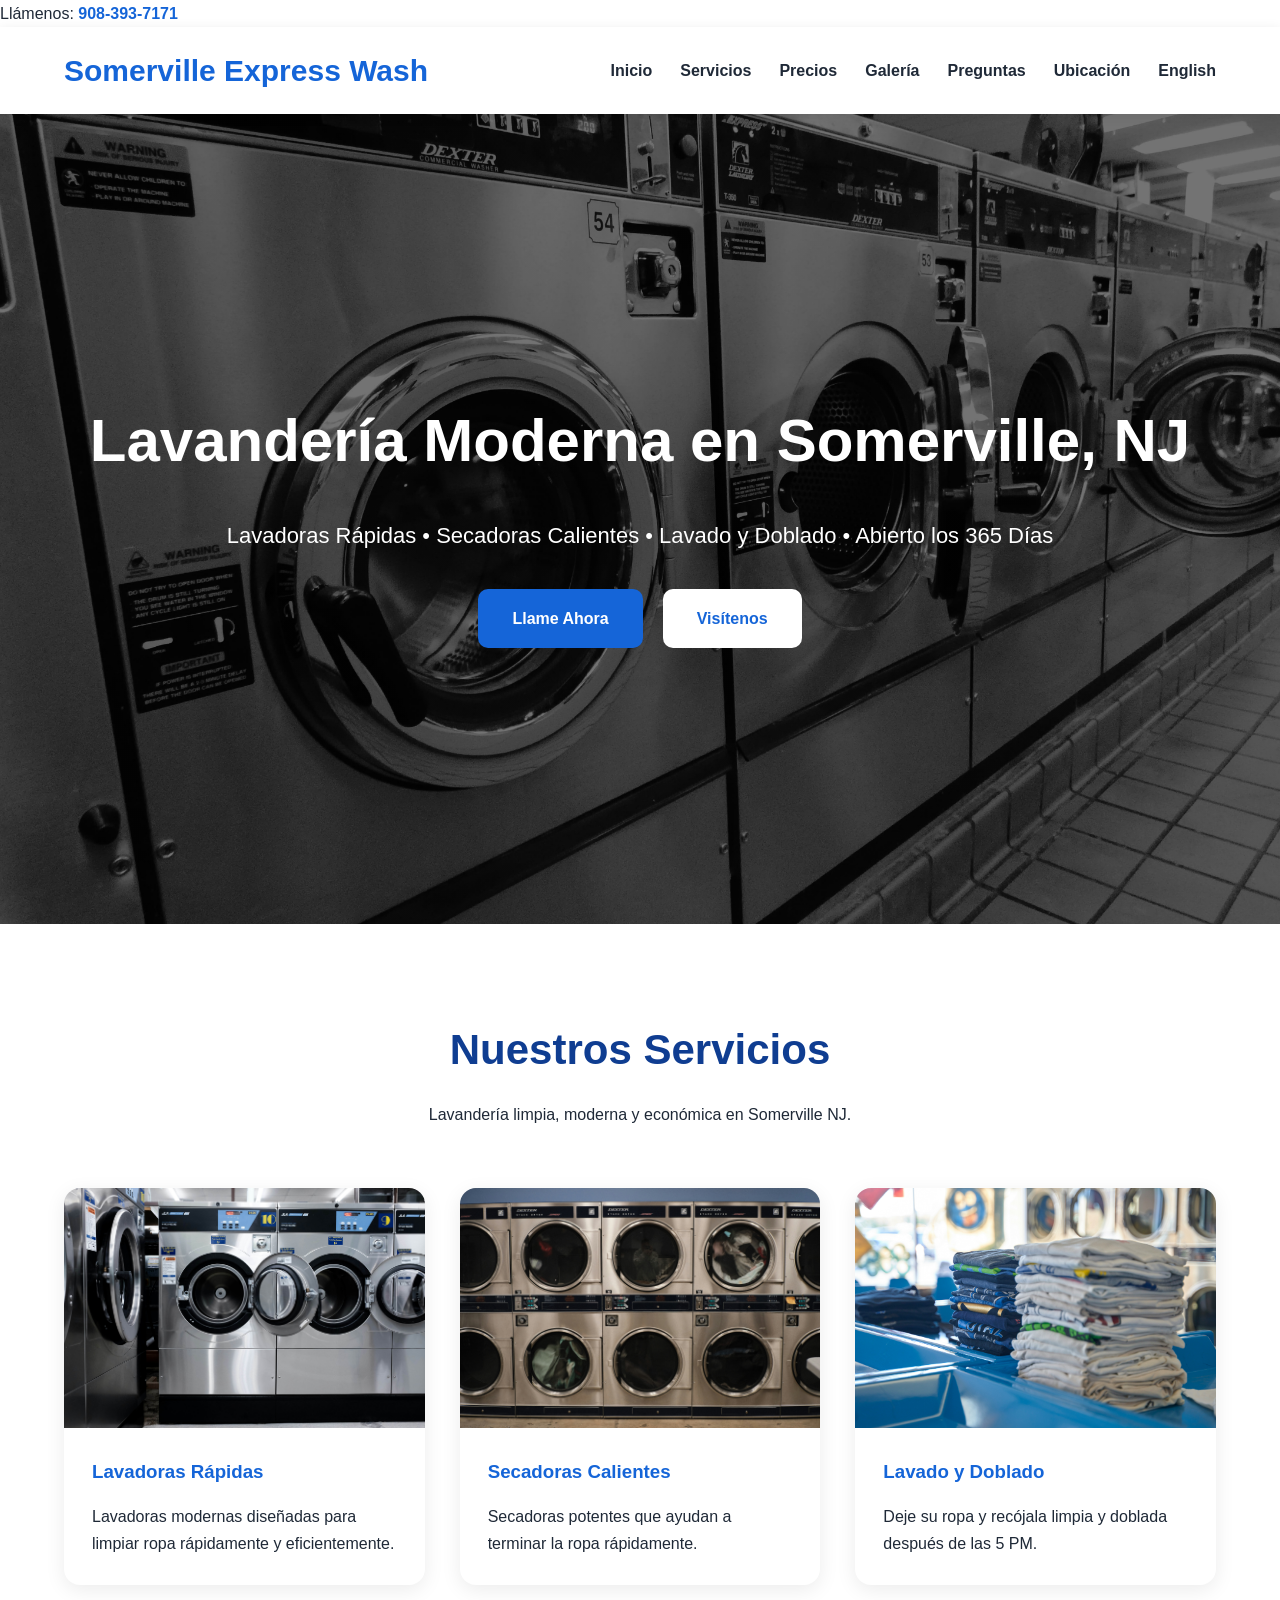
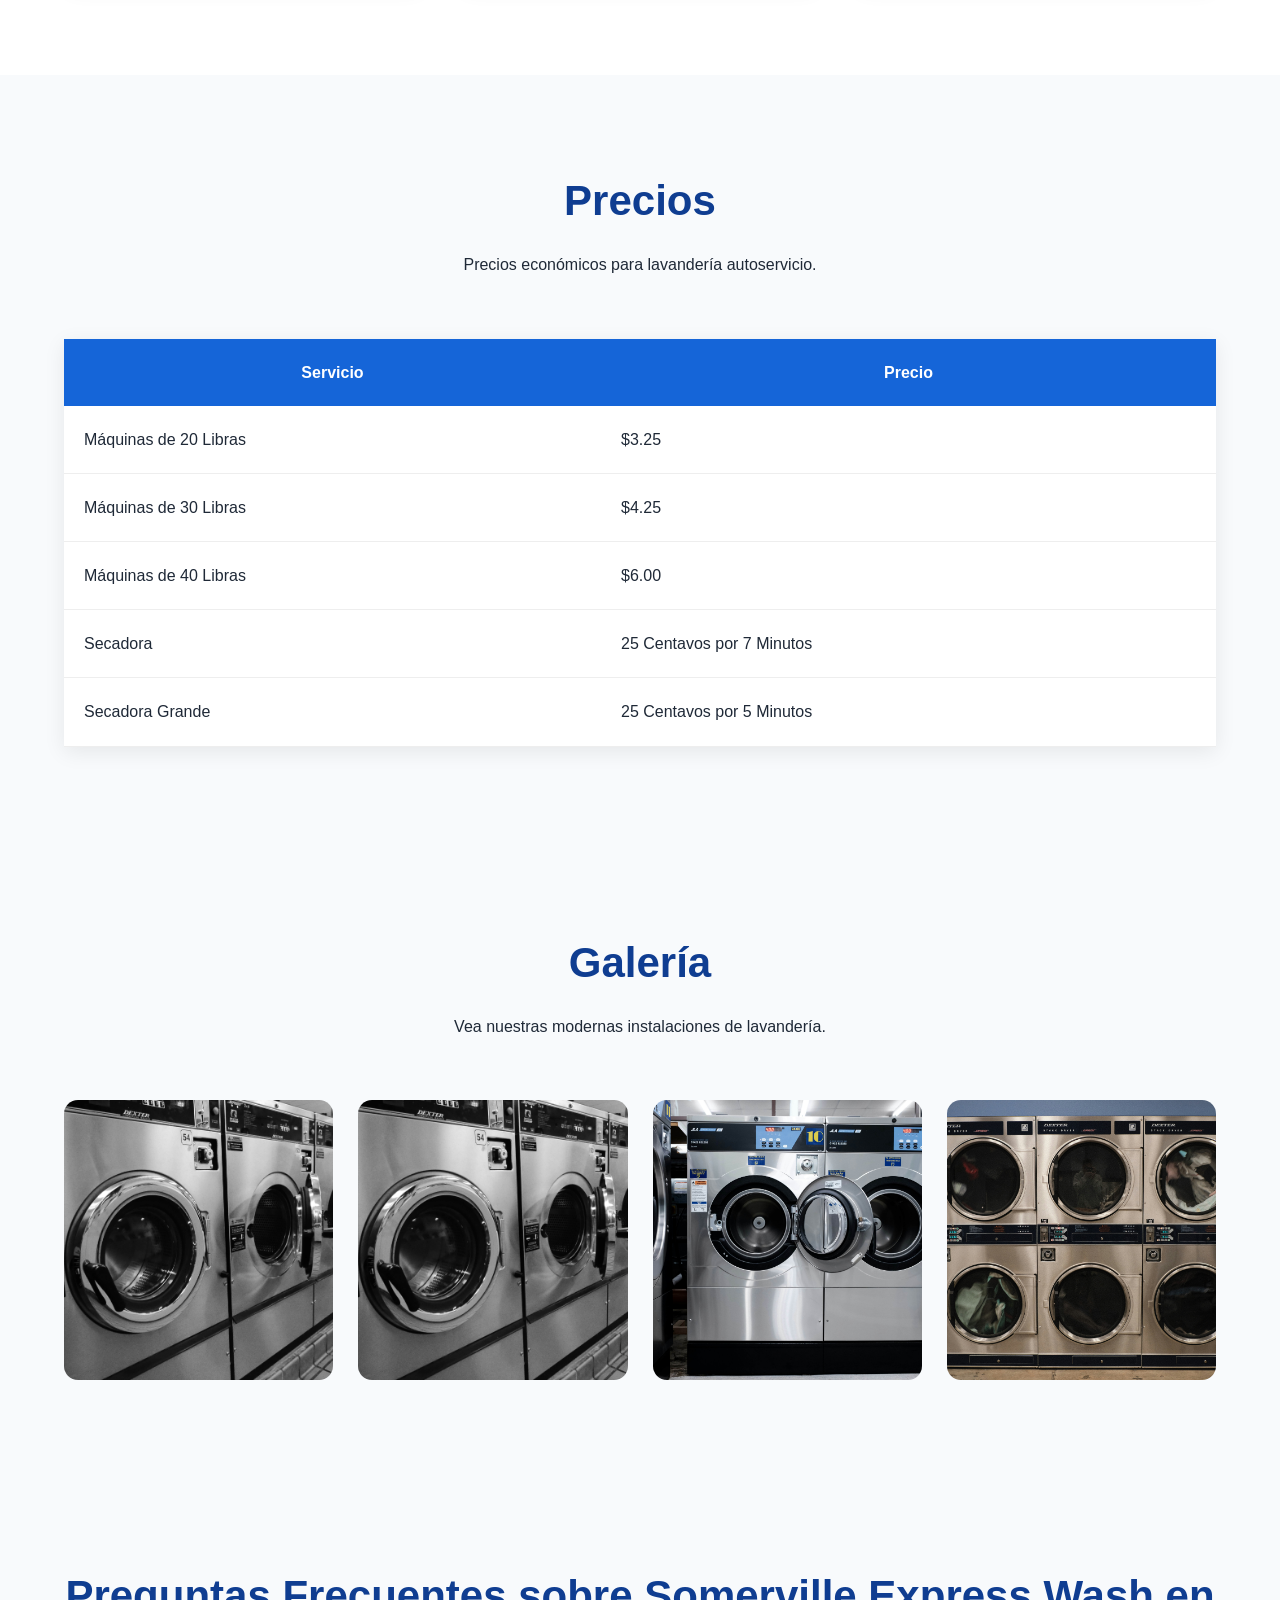
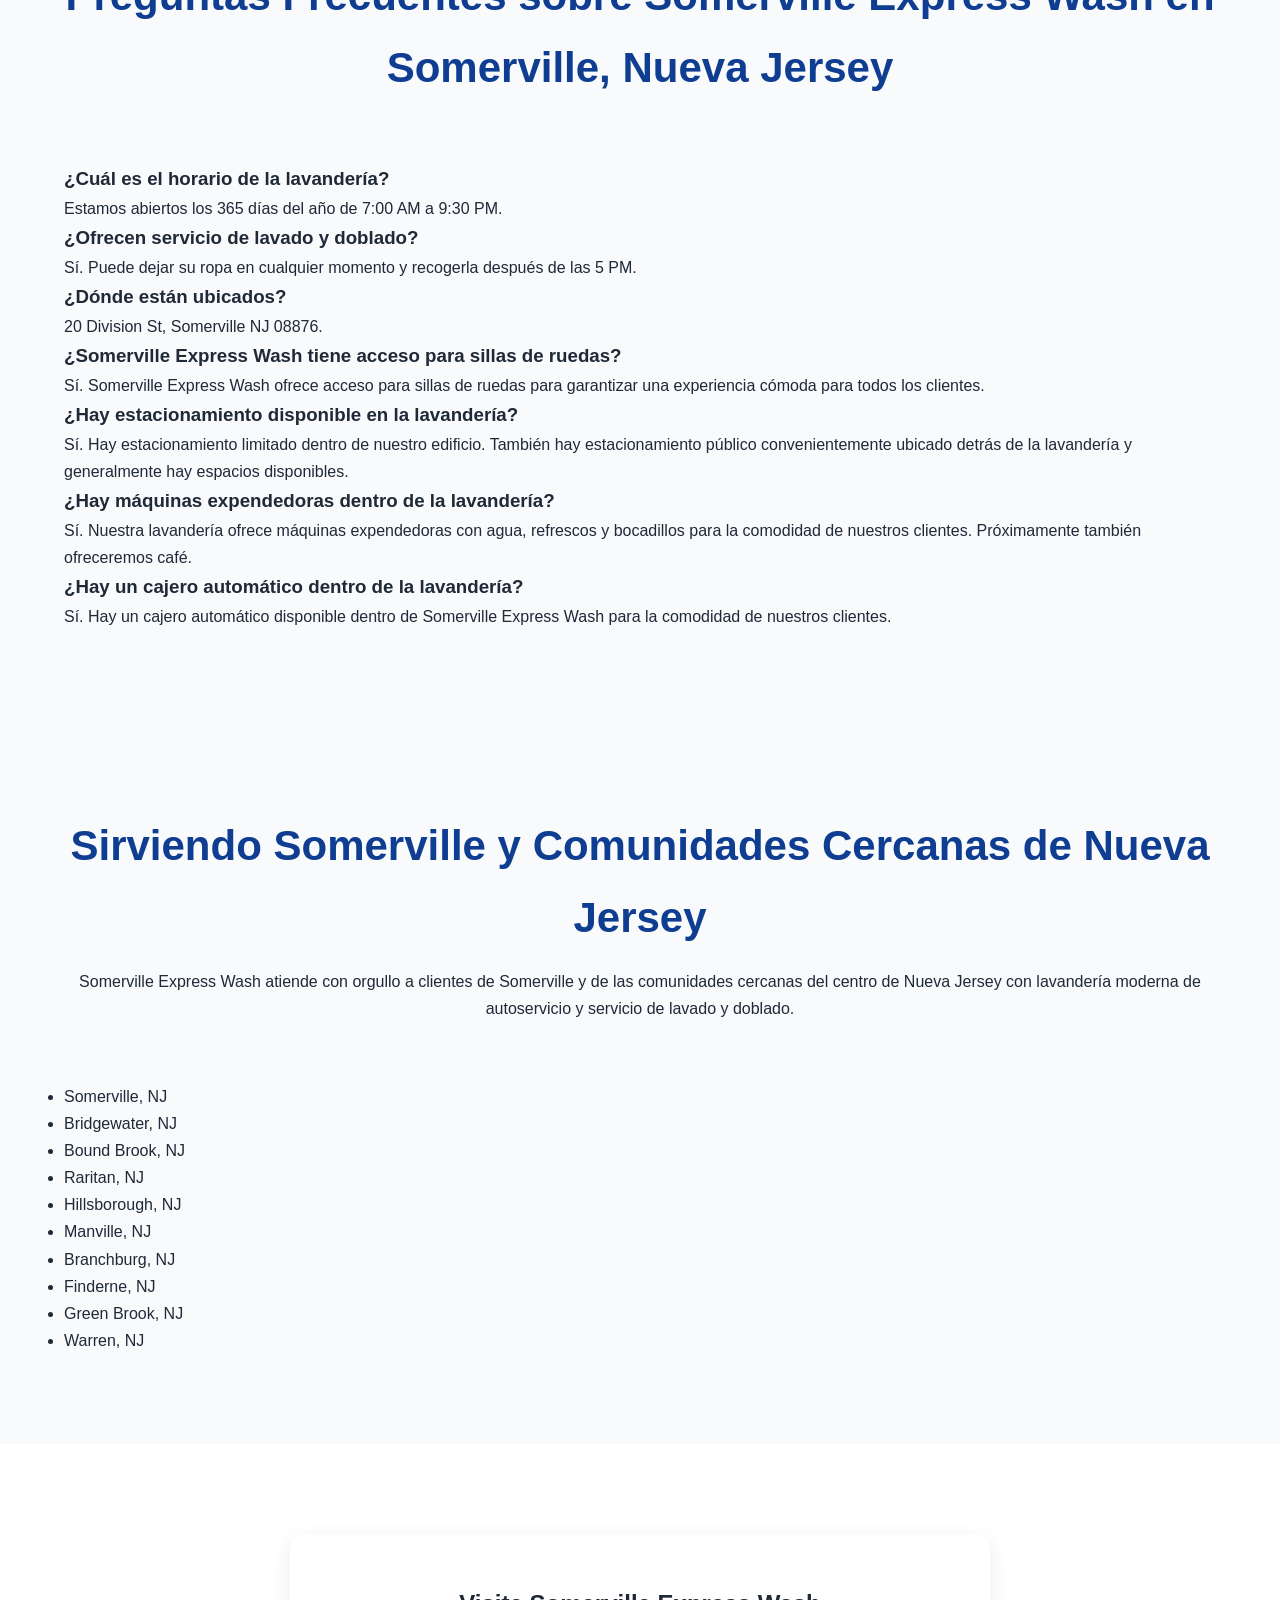
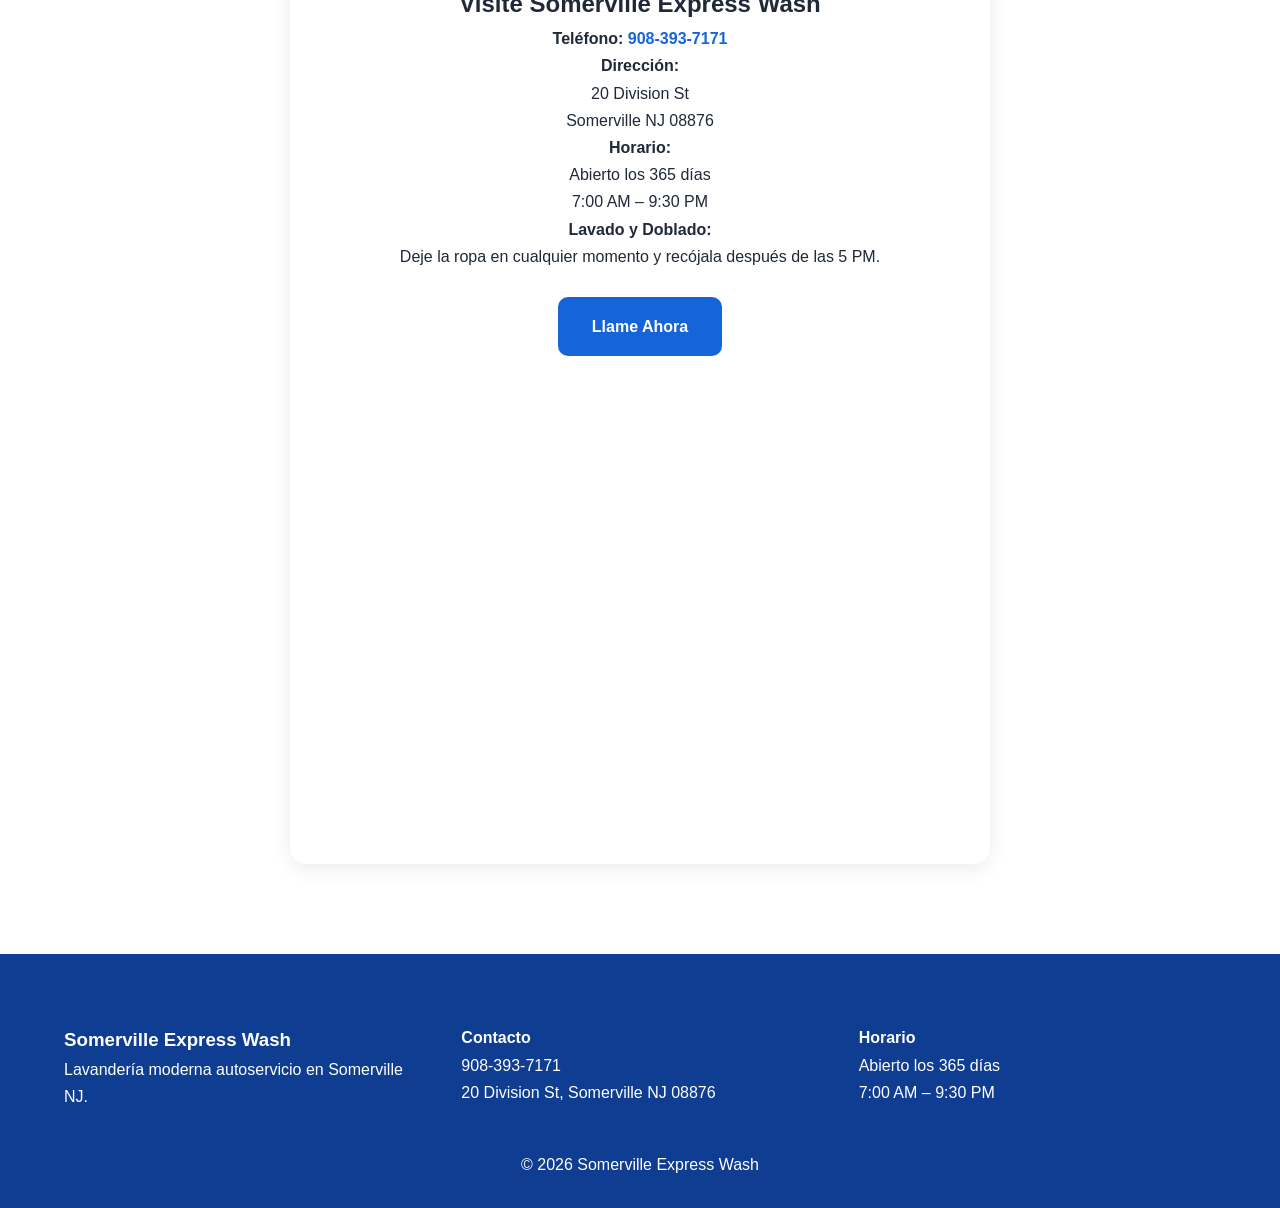
==== es/index.html @ 8b3264fa "spanish version added" ====
<!DOCTYPE html>
<html lang="es">
<head>

  <meta charset="UTF-8">

  <meta name="viewport"
        content="width=device-width, initial-scale=1.0">

  <title>
    Lavandería en Somerville NJ | Somerville Express Wash
  </title>

  <meta name="description"
        content="Lavandería moderna en Somerville NJ con lavadoras rápidas, secadoras calientes y servicio de lavado y doblado. Abierto los 365 días del año.">

  <meta name="keywords"
        content="lavandería Somerville NJ, lavado y doblado Somerville, lavandería cerca de mí, lavandería autoservicio">

  <meta name="robots"
        content="index, follow, max-image-preview:large">

  <!-- Canonical -->

  <link rel="canonical"
        href="https://somervillewash.com/es/">

  <!-- Hreflang -->

  <link rel="alternate"
        hreflang="es"
        href="https://somervillewash.com/es/">

  <link rel="alternate"
        hreflang="en"
        href="https://somervillewash.com/">

  <!-- Open Graph -->

  <meta property="og:type"
        content="website">

  <meta property="og:title"
        content="Lavandería en Somerville NJ | Somerville Express Wash">

  <meta property="og:description"
        content="Lavandería moderna en Somerville NJ con servicio de lavado y doblado y secadoras calientes.">

  <meta property="og:url"
        content="https://somervillewash.com/es/">

  <meta property="og:site_name"
        content="Somerville Express Wash">

  <meta property="og:image"
        content="https://somervillewash.com/assets/images/hero-laundry.jpg">

  <!-- Twitter -->

  <meta name="twitter:card"
        content="summary_large_image">

  <meta name="twitter:title"
        content="Lavandería en Somerville NJ">

  <meta name="twitter:description"
        content="Lavandería moderna y rápida en Somerville NJ.">

  <meta name="twitter:image"
        content="https://somervillewash.com/assets/images/hero-laundry.jpg">

  <!-- Theme -->

  <meta name="theme-color"
        content="#1565d8">

  <!-- Schema -->

  <script type="application/ld+json">
  {
    "@context":"https://schema.org",
    "@type":"WebSite",
    "url":"https://somervillewash.com/es/",
    "name":"Somerville Express Wash"
  }
  </script>

  <script type="application/ld+json">
  {
    "@context":"https://schema.org",
    "@type":"DryCleaningOrLaundry",

    "name":"Somerville Express Wash",

    "image":"https://somervillewash.com/assets/images/hero-laundry.jpg",

    "@id":"https://somervillewash.com/es/",

    "url":"https://somervillewash.com/es/",

    "telephone":"+1-908-393-7171",

    "priceRange":"$",

    "address":{
      "@type":"PostalAddress",
      "streetAddress":"20 Division St",
      "addressLocality":"Somerville",
      "addressRegion":"NJ",
      "postalCode":"08876",
      "addressCountry":"US"
    },

    "geo":{
      "@type":"GeoCoordinates",
      "latitude":40.5682224,
      "longitude":-74.6131174
    },

    "openingHoursSpecification":[
      {
        "@type":"OpeningHoursSpecification",
        "dayOfWeek":[
          "Monday",
          "Tuesday",
          "Wednesday",
          "Thursday",
          "Friday",
          "Saturday",
          "Sunday"
        ],
        "opens":"07:00",
        "closes":"21:30"
      }
    ]
  }
  </script>

  <style>

    * {
      margin: 0;
      padding: 0;
      box-sizing: border-box;
    }

    html {
      scroll-behavior: smooth;
    }

    body {
      font-family: Arial, sans-serif;
      color: #1f2937;
      line-height: 1.7;
      background: #ffffff;
    }

    img {
      max-width: 100%;
      display: block;
    }

    .container {
      width: 90%;
      max-width: 1200px;
      margin: auto;
    }

    .site-header {
      position: sticky;
      top: 0;
      z-index: 999;
      background: #ffffff;
      box-shadow: 0 2px 12px rgba(0,0,0,0.08);
    }

    .nav-wrapper {
      display: flex;
      justify-content: space-between;
      align-items: center;
      padding: 18px 0;
    }

    .logo {
      font-size: 30px;
      font-weight: bold;
      color: #1565d8;
    }

    .nav-links {
      display: flex;
      list-style: none;
      gap: 28px;
    }

    .nav-links a {
      text-decoration: none;
      color: #1f2937;
      font-weight: 600;
    }

    .hero {
      min-height: 90vh;
      background:
        linear-gradient(rgba(0,0,0,0.55), rgba(0,0,0,0.55)),
        url('../assets/images/hero-laundry.jpg');

      background-size: cover;
      background-position: center;
      display: flex;
      align-items: center;
      text-align: center;
      color: white;
    }

    .hero-content {
      width: 100%;
    }

    .hero h1 {
      font-size: 60px;
      margin-bottom: 25px;
    }

    .hero p {
      font-size: 22px;
      margin-bottom: 35px;
    }

    .hero-buttons {
      display: flex;
      justify-content: center;
      gap: 20px;
    }

    .btn-primary,
    .btn-secondary {
      display: inline-block;
      padding: 16px 34px;
      border-radius: 10px;
      text-decoration: none;
      font-weight: bold;
    }

    .btn-primary {
      background: #1565d8;
      color: white;
    }

    .btn-secondary {
      background: white;
      color: #1565d8;
    }

    .section {
      padding: 90px 0;
    }

    .section-title {
      text-align: center;
      margin-bottom: 60px;
    }

    .section-title h2 {
      font-size: 42px;
      margin-bottom: 15px;
      color: #0f3d91;
    }

    .feature-grid {
      display: grid;
      grid-template-columns: repeat(auto-fit, minmax(280px, 1fr));
      gap: 35px;
    }

    .feature-card {
      background: white;
      border-radius: 16px;
      overflow: hidden;
      box-shadow: 0 5px 20px rgba(0,0,0,0.08);
    }

    .feature-card img {
      height: 240px;
      width: 100%;
      object-fit: cover;
    }

    .feature-content {
      padding: 28px;
    }

    .feature-content h3 {
      margin-bottom: 15px;
      color: #1565d8;
    }

    .gray-bg {
      background: #f8fafc;
    }

    .two-column {
      display: grid;
      grid-template-columns: 1fr 1fr;
      gap: 60px;
      align-items: center;
    }

    .rounded-image {
      border-radius: 18px;
    }

    .pricing-table {
      width: 100%;
      border-collapse: collapse;
      background: white;
      box-shadow: 0 5px 20px rgba(0,0,0,0.08);
    }

    .pricing-table th {
      background: #1565d8;
      color: white;
      padding: 20px;
    }

    .pricing-table td {
      padding: 20px;
      border-bottom: 1px solid #eee;
    }

    .gallery-grid {
      display: grid;
      grid-template-columns: repeat(auto-fit, minmax(250px, 1fr));
      gap: 25px;
    }

    .gallery-grid img {
      border-radius: 14px;
      height: 280px;
      width: 100%;
      object-fit: cover;
    }

    .contact-box {
      background: white;
      padding: 50px;
      border-radius: 16px;
      box-shadow: 0 5px 20px rgba(0,0,0,0.08);
      text-align: center;
      max-width: 700px;
      margin: auto;
    }

    .site-footer {
      background: #0f3d91;
      color: white;
      padding: 70px 0 30px;
    }

    .footer-grid {
      display: grid;
      grid-template-columns: repeat(auto-fit, minmax(250px, 1fr));
      gap: 40px;
    }

    .copyright {
      text-align: center;
      margin-top: 40px;
    }

    .phone-link {
      color: #1565d8;
      font-weight: bold;
      text-decoration: none;
    }

    @media(max-width: 768px) {

      .nav-wrapper {
        flex-direction: column;
      }

      .hero h1 {
        font-size: 42px;
      }

      .hero-buttons {
        flex-direction: column;
      }

      .two-column {
        grid-template-columns: 1fr;
      }

    }

  </style>

</head>

<body>

<p>

  Llámenos:

  <a href="tel:19083937171"
     class="phone-link">

     908-393-7171

  </a>

</p>

<header class="site-header">

  <div class="container nav-wrapper">

    <div class="logo">
      Somerville Express Wash
    </div>

    <ul class="nav-links">

      <li><a href="#home">Inicio</a></li>

      <li><a href="#services">Servicios</a></li>

      <li><a href="#pricing">Precios</a></li>

      <li><a href="#gallery">Galería</a></li>

      <li><a href="#faq">Preguntas</a></li>

      <li><a href="#contact">Ubicación</a></li>

      <li><a href="/">English</a></li>

    </ul>

  </div>

</header>

<section class="hero" id="home">

  <div class="container hero-content">

    <h1>
      Lavandería Moderna en Somerville, NJ
    </h1>

    <p>
      Lavadoras Rápidas • Secadoras Calientes • Lavado y Doblado • Abierto los 365 Días
    </p>

    <div class="hero-buttons">

      <a href="tel:9083937171" class="btn-primary">
        Llame Ahora
      </a>

      <a href="#contact" class="btn-secondary">
        Visítenos
      </a>

    </div>

  </div>

</section>

<section class="section" id="services">

  <div class="container">

    <div class="section-title">

      <h2>Nuestros Servicios</h2>

      <p>
        Lavandería limpia, moderna y económica en Somerville NJ.
      </p>

    </div>

    <div class="feature-grid">

      <div class="feature-card">

        <img src="../assets/images/modern-washers.jpg"
             alt="Lavadoras modernas en Somerville">

        <div class="feature-content">

          <h3>Lavadoras Rápidas</h3>

          <p>
            Lavadoras modernas diseñadas para limpiar ropa rápidamente y eficientemente.
          </p>

        </div>

      </div>

      <div class="feature-card">

        <img src="../assets/images/clean-dryers.jpg"
             alt="Secadoras calientes">

        <div class="feature-content">

          <h3>Secadoras Calientes</h3>

          <p>
            Secadoras potentes que ayudan a terminar la ropa rápidamente.
          </p>

        </div>

      </div>

      <div class="feature-card">

        <img src="../assets/images/wash-fold-service.jpg"
             alt="Servicio de lavado y doblado">

        <div class="feature-content">

          <h3>Lavado y Doblado</h3>

          <p>
            Deje su ropa y recójala limpia y doblada después de las 5 PM.
          </p>

        </div>

      </div>

    </div>

  </div>

</section>

<section class="section gray-bg" id="pricing">

  <div class="container">

    <div class="section-title">

      <h2>Precios</h2>

      <p>
        Precios económicos para lavandería autoservicio.
      </p>

    </div>

    <table class="pricing-table">

      <thead>

        <tr>
          <th>Servicio</th>
          <th>Precio</th>
        </tr>

      </thead>

      <tbody>

        <tr>
          <td>Máquinas de 20 Libras</td>
          <td>$3.25</td>
        </tr>

        <tr>
          <td>Máquinas de 30 Libras</td>
          <td>$4.25</td>
        </tr>

        <tr>
          <td>Máquinas de 40 Libras</td>
          <td>$6.00</td>
        </tr>

        <tr>
          <td>Secadora</td>
          <td>25 Centavos por 7 Minutos</td>
        </tr>

        <tr>
          <td>Secadora Grande</td>
          <td>25 Centavos por 5 Minutos</td>
        </tr>

      </tbody>

    </table>

  </div>

</section>

<section class="section gray-bg" id="gallery">

  <div class="container">

    <div class="section-title">

      <h2>Galería</h2>

      <p>
        Vea nuestras modernas instalaciones de lavandería.
      </p>

    </div>

    <div class="gallery-grid">

      <img src="../assets/images/hero-laundry.jpg"
           alt="Lavandería en Somerville">

      <img src="../assets/images/laundry-interior.jpg"
           alt="Interior de lavandería">

      <img src="../assets/images/modern-washers.jpg"
           alt="Lavadoras modernas">

      <img src="../assets/images/clean-dryers.jpg"
           alt="Secadoras limpias">

    </div>

  </div>

</section>

<section class="section gray-bg" id="faq">

  <div class="container">

    <div class="section-title">

      <h2>
        Preguntas Frecuentes sobre Somerville Express Wash en Somerville, Nueva Jersey
      </h2>

    </div>

    <div class="faq-item">

      <h3>
        ¿Cuál es el horario de la lavandería?
      </h3>

      <p>
        Estamos abiertos los 365 días del año de 7:00 AM a 9:30 PM.
      </p>

    </div>

    <div class="faq-item">

      <h3>
        ¿Ofrecen servicio de lavado y doblado?
      </h3>

      <p>
        Sí. Puede dejar su ropa en cualquier momento y recogerla después de las 5 PM.
      </p>

    </div>

    <div class="faq-item">

      <h3>
        ¿Dónde están ubicados?
      </h3>

      <p>
        20 Division St, Somerville NJ 08876.
      </p>

    </div>

    <div class="faq-item">

      <h3>
        ¿Somerville Express Wash tiene acceso para sillas de ruedas?
      </h3>

      <p>
        Sí. Somerville Express Wash ofrece acceso para sillas de ruedas para garantizar una experiencia cómoda para todos los clientes.
      </p>

    </div>

    <div class="faq-item">

      <h3>
        ¿Hay estacionamiento disponible en la lavandería?
      </h3>

      <p>
        Sí. Hay estacionamiento limitado dentro de nuestro edificio. También hay estacionamiento público convenientemente ubicado detrás de la lavandería y generalmente hay espacios disponibles.
      </p>

    </div>

    <div class="faq-item">

      <h3>
        ¿Hay máquinas expendedoras dentro de la lavandería?
      </h3>

      <p>
        Sí. Nuestra lavandería ofrece máquinas expendedoras con agua, refrescos y bocadillos para la comodidad de nuestros clientes. Próximamente también ofreceremos café.
      </p>

    </div>

    <div class="faq-item">

      <h3>
        ¿Hay un cajero automático dentro de la lavandería?
      </h3>

      <p>
        Sí. Hay un cajero automático disponible dentro de Somerville Express Wash para la comodidad de nuestros clientes.
      </p>

    </div>

  </div>

</section>

<section class="section gray-bg">

  <div class="container">

    <div class="section-title">

      <h2>
        Sirviendo Somerville y Comunidades Cercanas de Nueva Jersey
      </h2>

      <p>
        Somerville Express Wash atiende con orgullo a clientes de Somerville y de las comunidades cercanas del centro de Nueva Jersey con lavandería moderna de autoservicio y servicio de lavado y doblado.
      </p>

    </div>

    <div class="service-area-wrapper">

      <ul class="service-area-list">

        <li>Somerville, NJ</li>

        <li>Bridgewater, NJ</li>

        <li>Bound Brook, NJ</li>

        <li>Raritan, NJ</li>

        <li>Hillsborough, NJ</li>

        <li>Manville, NJ</li>

        <li>Branchburg, NJ</li>

        <li>Finderne, NJ</li>

        <li>Green Brook, NJ</li>

        <li>Warren, NJ</li>

      </ul>

    </div>

  </div>

</section>
<section class="section" id="contact">

  <div class="container">

    <div class="contact-box">

      <h2>
        Visite Somerville Express Wash
      </h2>

      <p>

        <strong>Teléfono:</strong>

        <a href="tel:19083937171"
           class="phone-link">

           908-393-7171

        </a>

      </p>

      <p>
        <strong>Dirección:</strong><br>
        20 Division St<br>
        Somerville NJ 08876
      </p>

      <p>
        <strong>Horario:</strong><br>
        Abierto los 365 días<br>
        7:00 AM – 9:30 PM
      </p>

      <p>
        <strong>Lavado y Doblado:</strong><br>
        Deje la ropa en cualquier momento y recójala después de las 5 PM.
      </p>

      <br>

      <a href="tel:9083937171"
         class="btn-primary">

         Llame Ahora

      </a><BR>
	  <iframe src="https://www.google.com/maps/embed?pb=!1m18!1m12!1m3!1d96986.05748062441!2d-74.76584930273437!3d40.56777799999999!2m3!1f0!2f0!3f0!3m2!1i1024!2i768!4f13.1!3m3!1m2!1s0x89c3954b00a2ad6b%3A0x2be44ab82489bf88!2sSomerville%20Express%20Wash%20Laundry!5e0!3m2!1sen!2sus!4v1779663866463!5m2!1sen!2sus" 
	  width="600" height="450" style="border:0;" allowfullscreen="" loading="lazy" referrerpolicy="no-referrer-when-downgrade"></iframe>

    </div>

  </div>

</section>

<footer class="site-footer">

  <div class="container footer-grid">

    <div>

      <h3>Somerville Express Wash</h3>

      <p>
        Lavandería moderna autoservicio en Somerville NJ.
      </p>

    </div>

    <div>

      <h4>Contacto</h4>

      <p>908-393-7171</p>

      <p>20 Division St, Somerville NJ 08876</p>

    </div>

    <div>

      <h4>Horario</h4>

      <p>Abierto los 365 días</p>

      <p>7:00 AM – 9:30 PM</p>

    </div>

  </div>

  <div class="copyright">

    © 2026 Somerville Express Wash

  </div>

</footer>

</body>
</html>
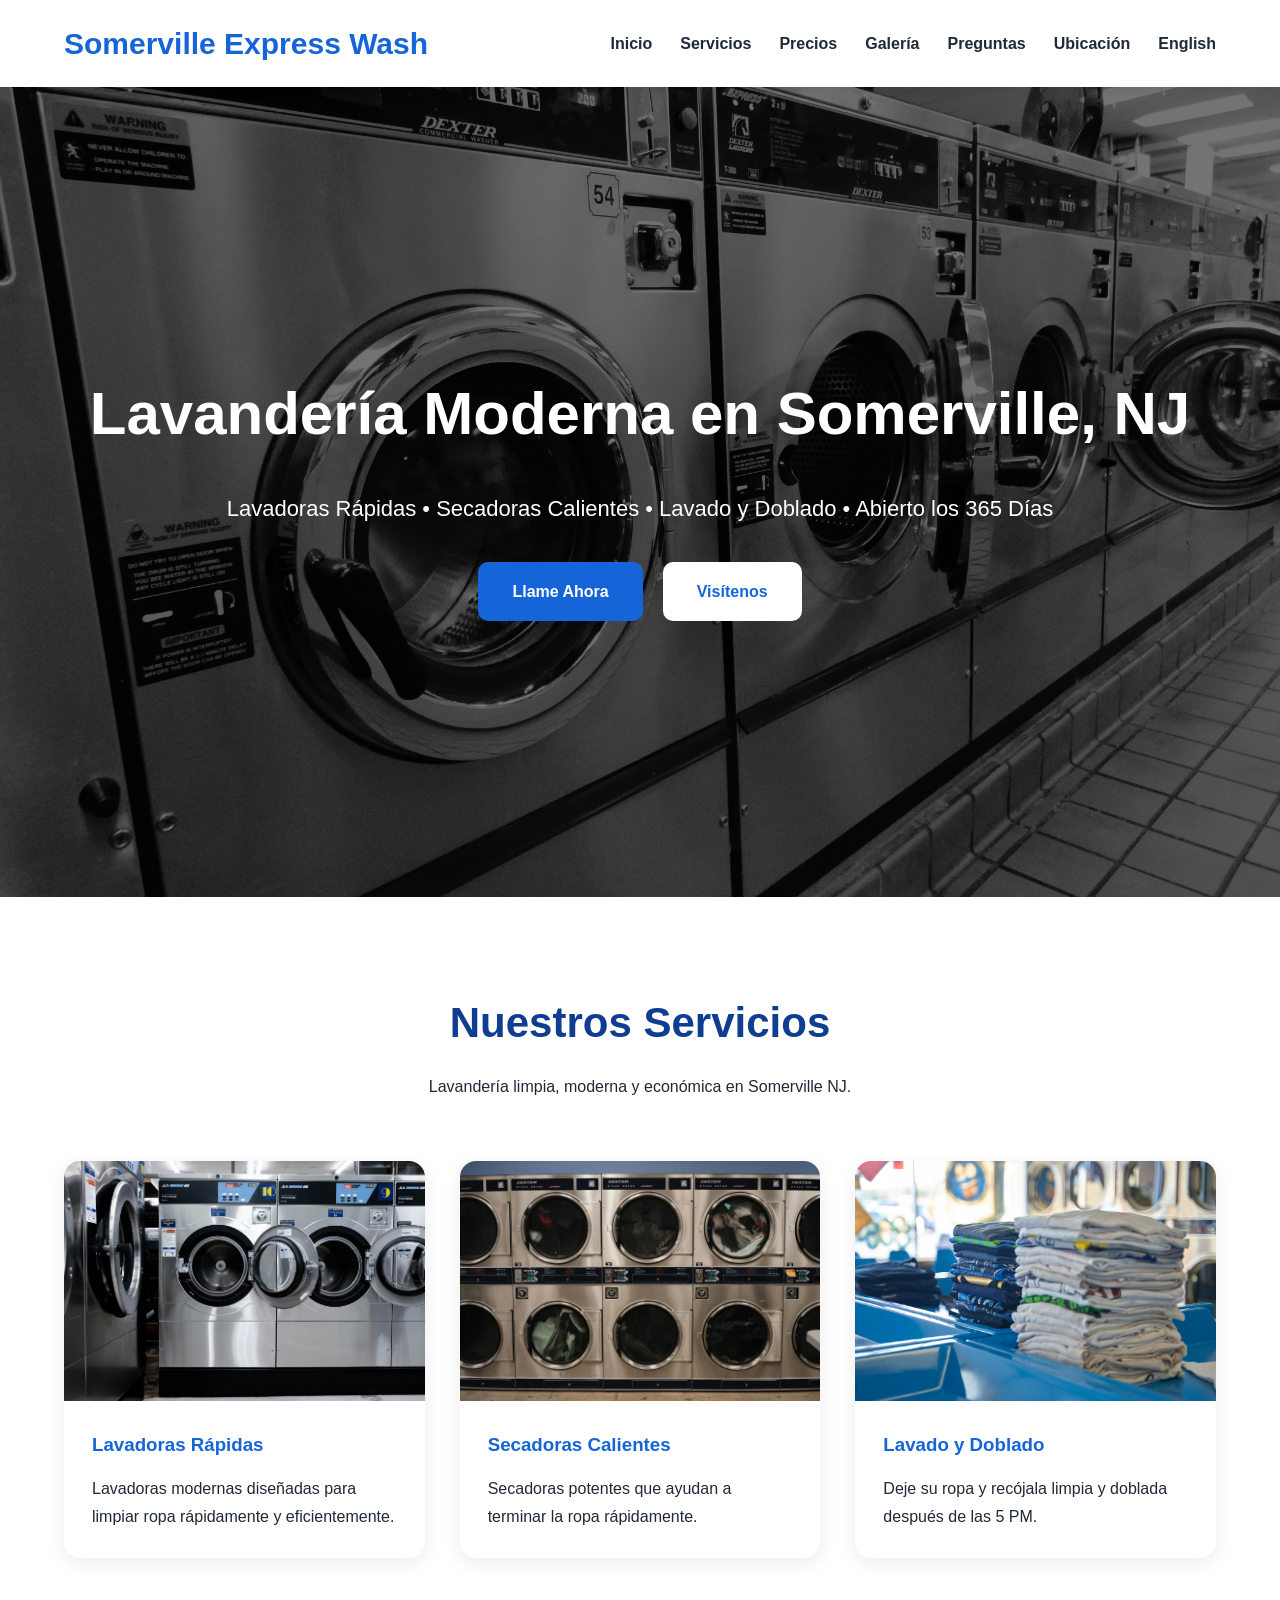
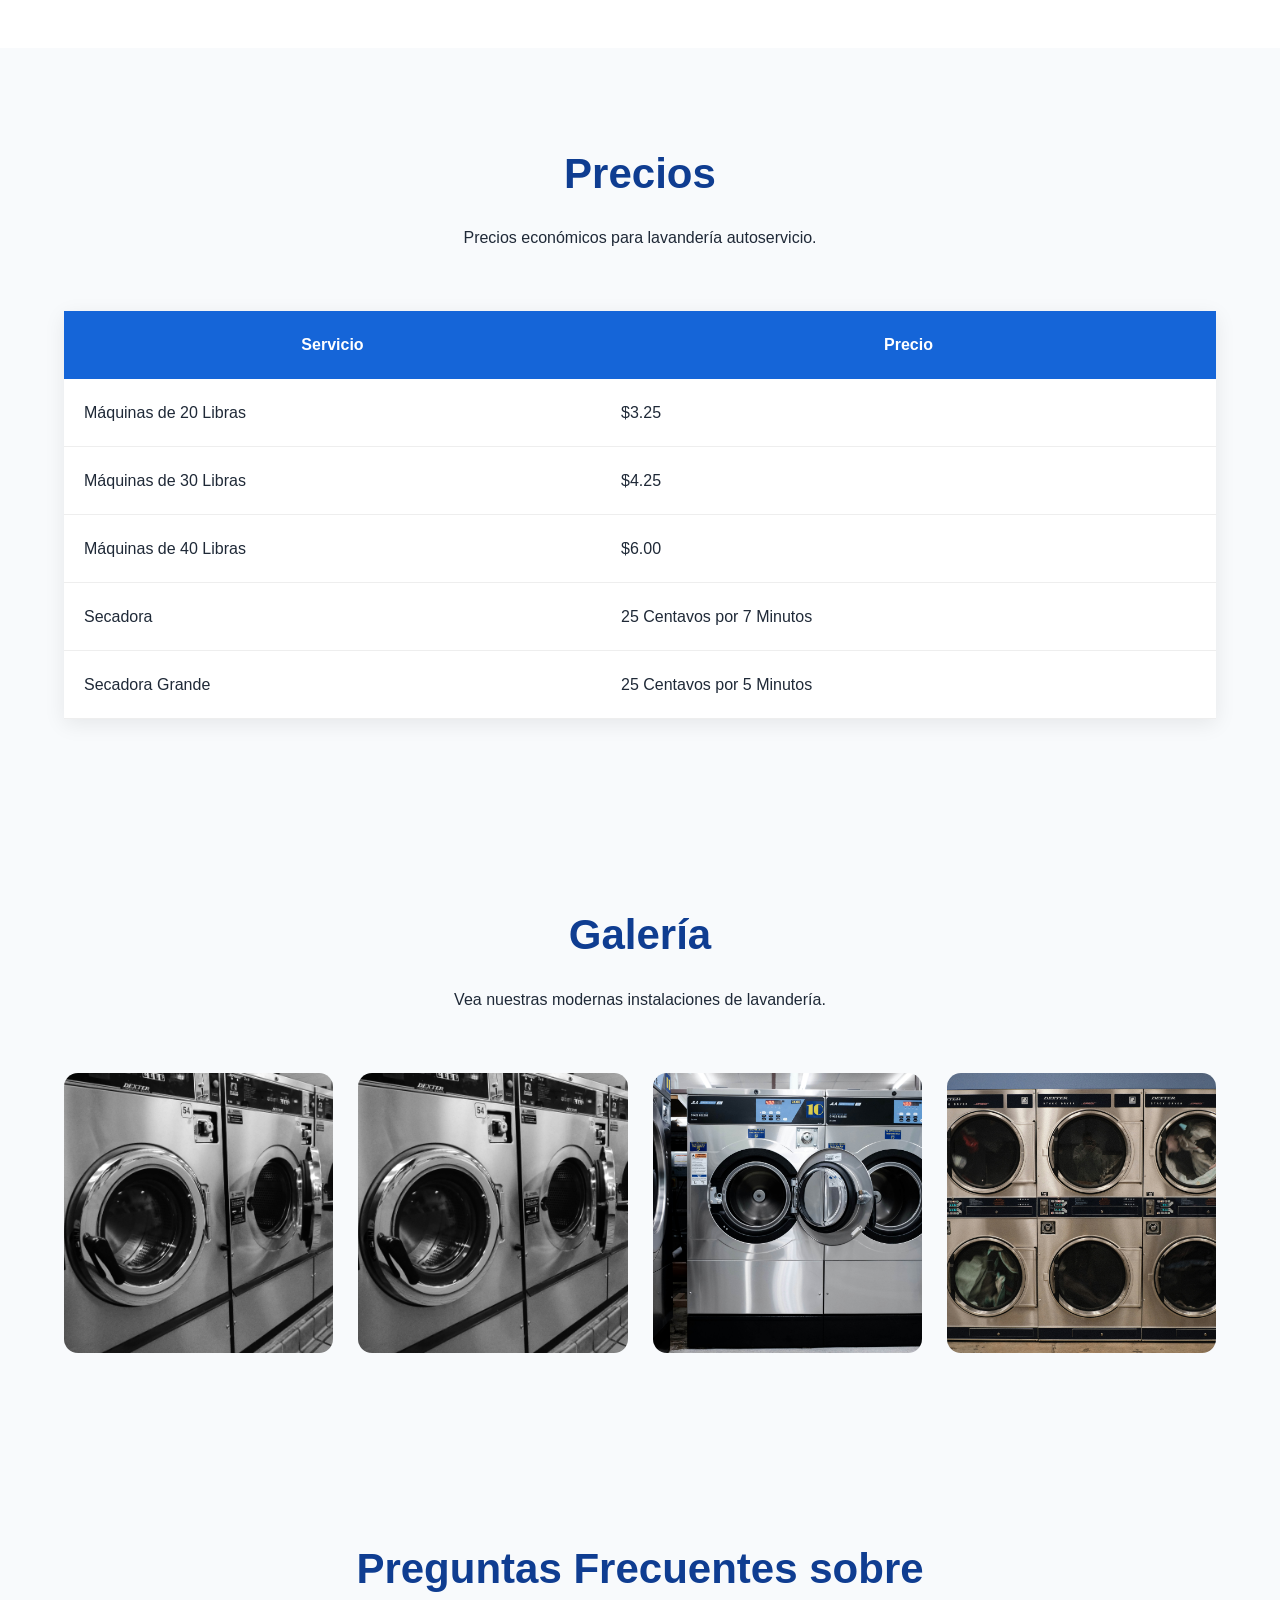
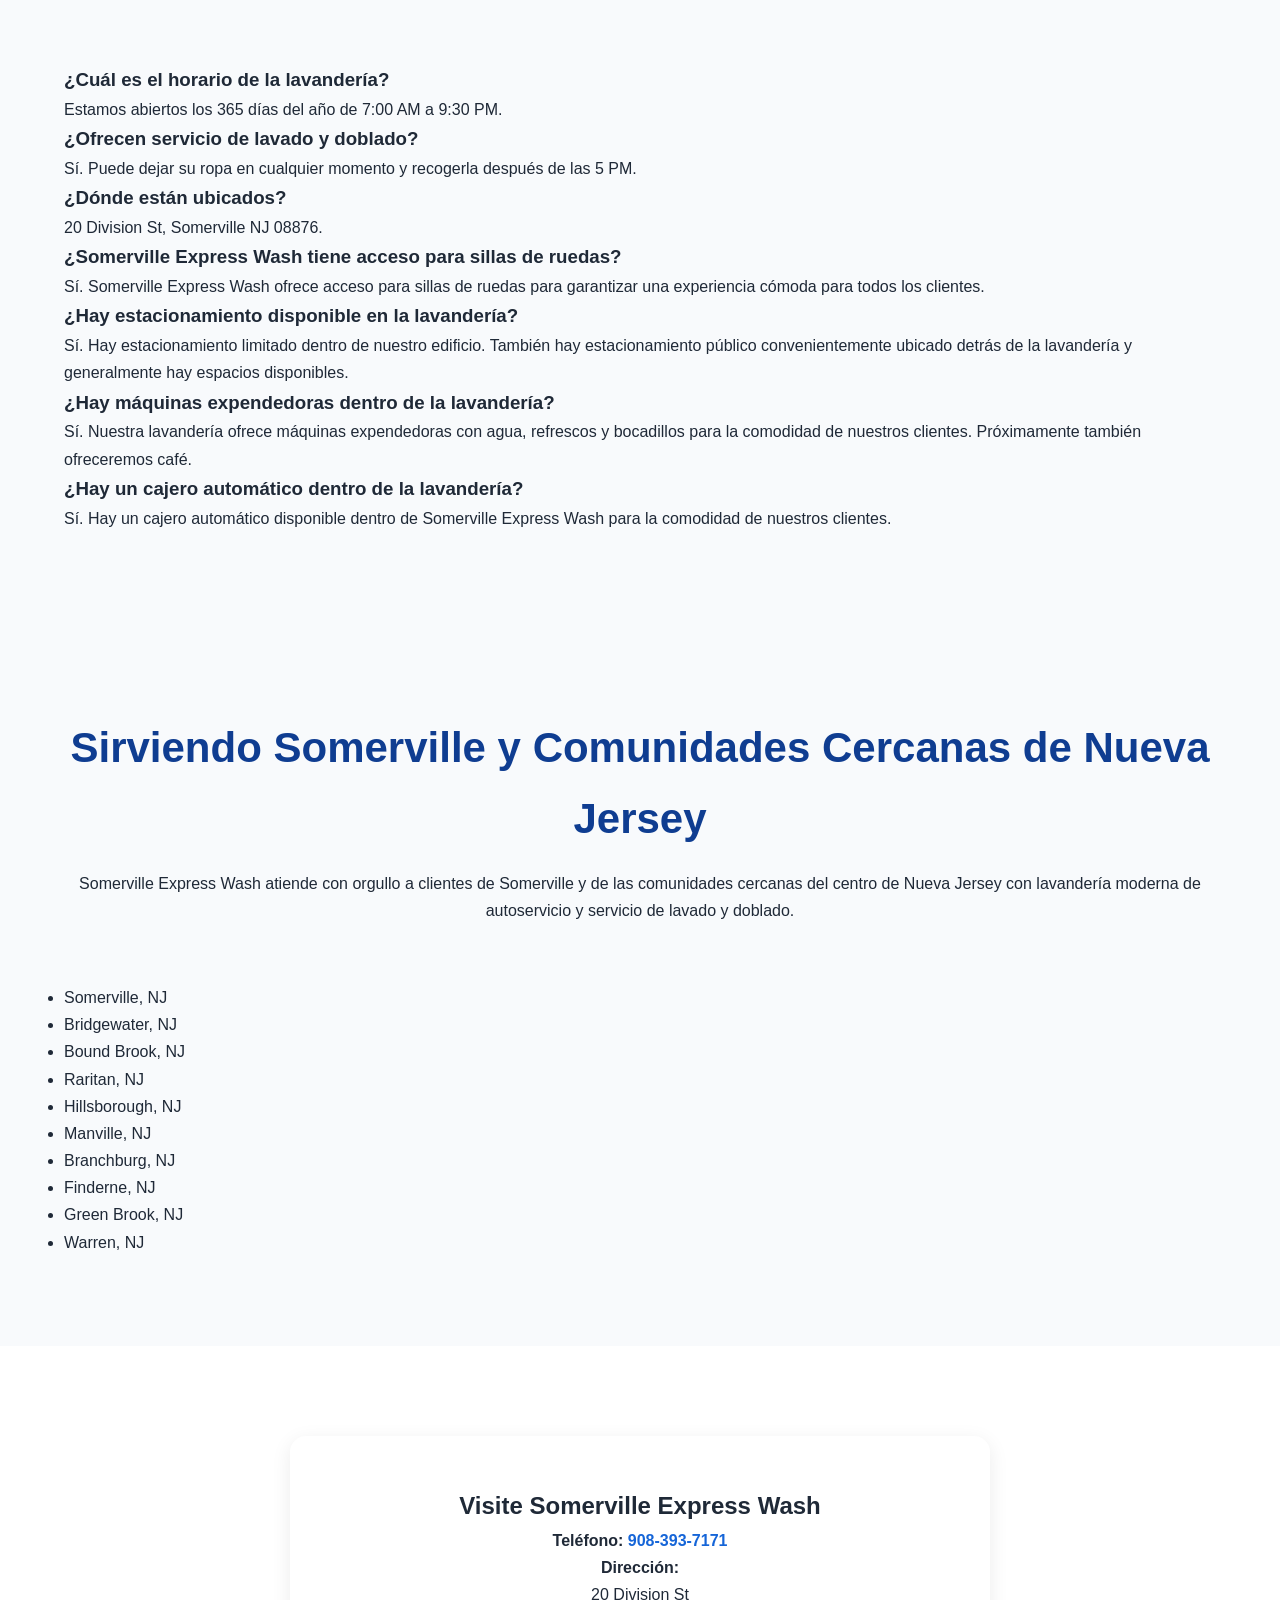
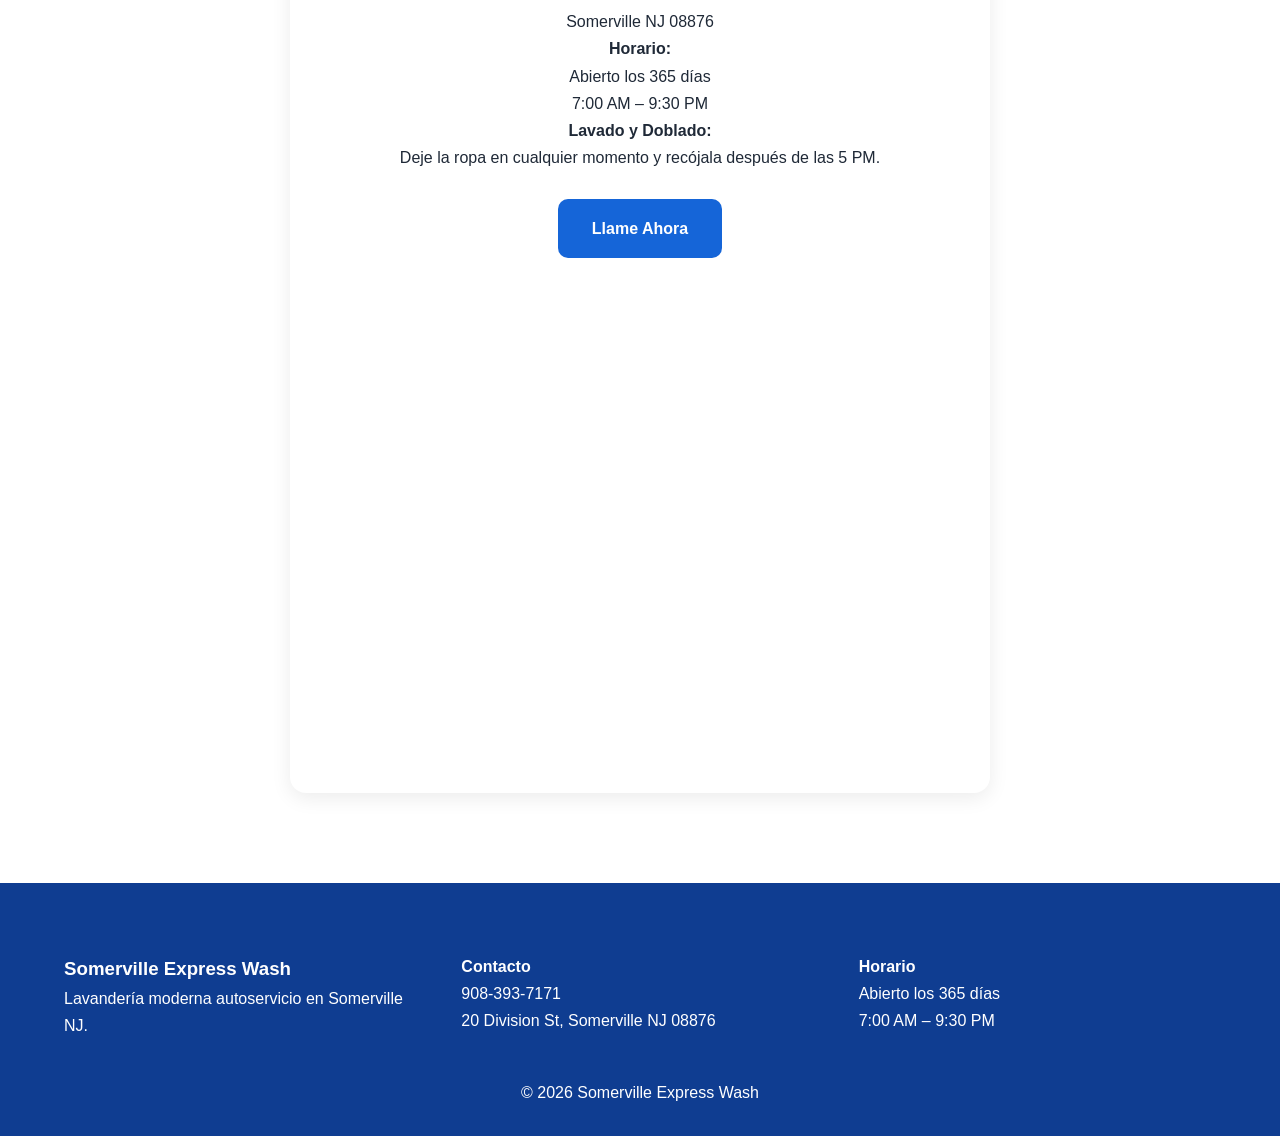
==== commit 839e7295: "updated website" ====
--- a/es/index.html
+++ b/es/index.html
@@ -400,18 +400,6 @@
 
 <body>
 
-<p>
-
-  Llámenos:
-
-  <a href="tel:19083937171"
-     class="phone-link">
-
-     908-393-7171
-
-  </a>
-
-</p>
 
 <header class="site-header">
 
@@ -645,7 +633,7 @@
     <div class="section-title">
 
       <h2>
-        Preguntas Frecuentes sobre Somerville Express Wash en Somerville, Nueva Jersey
+        Preguntas Frecuentes sobre
       </h2>
 
     </div>
@@ -832,7 +820,7 @@
 
          Llame Ahora
 
-      </a><BR>
+      </a><BR><BR>
 	  <iframe src="https://www.google.com/maps/embed?pb=!1m18!1m12!1m3!1d96986.05748062441!2d-74.76584930273437!3d40.56777799999999!2m3!1f0!2f0!3f0!3m2!1i1024!2i768!4f13.1!3m3!1m2!1s0x89c3954b00a2ad6b%3A0x2be44ab82489bf88!2sSomerville%20Express%20Wash%20Laundry!5e0!3m2!1sen!2sus!4v1779663866463!5m2!1sen!2sus" 
 	  width="600" height="450" style="border:0;" allowfullscreen="" loading="lazy" referrerpolicy="no-referrer-when-downgrade"></iframe>
 
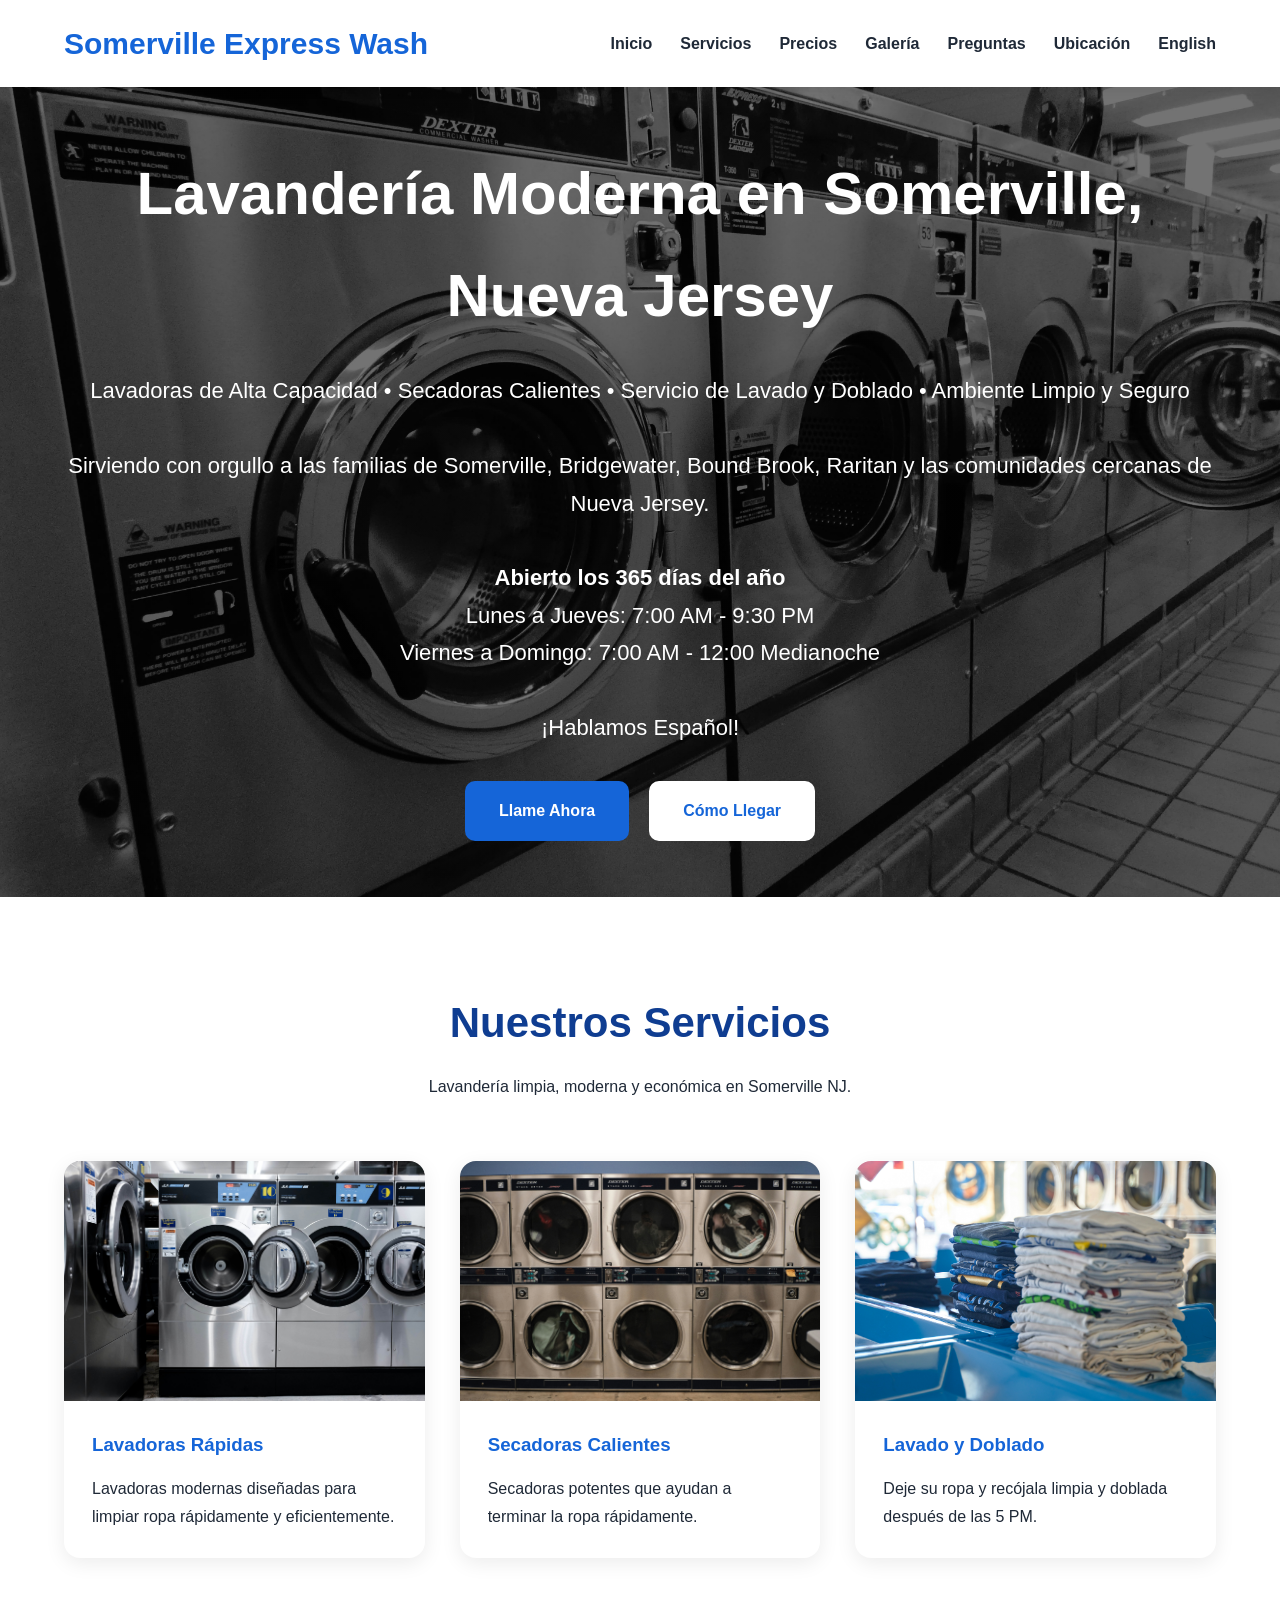
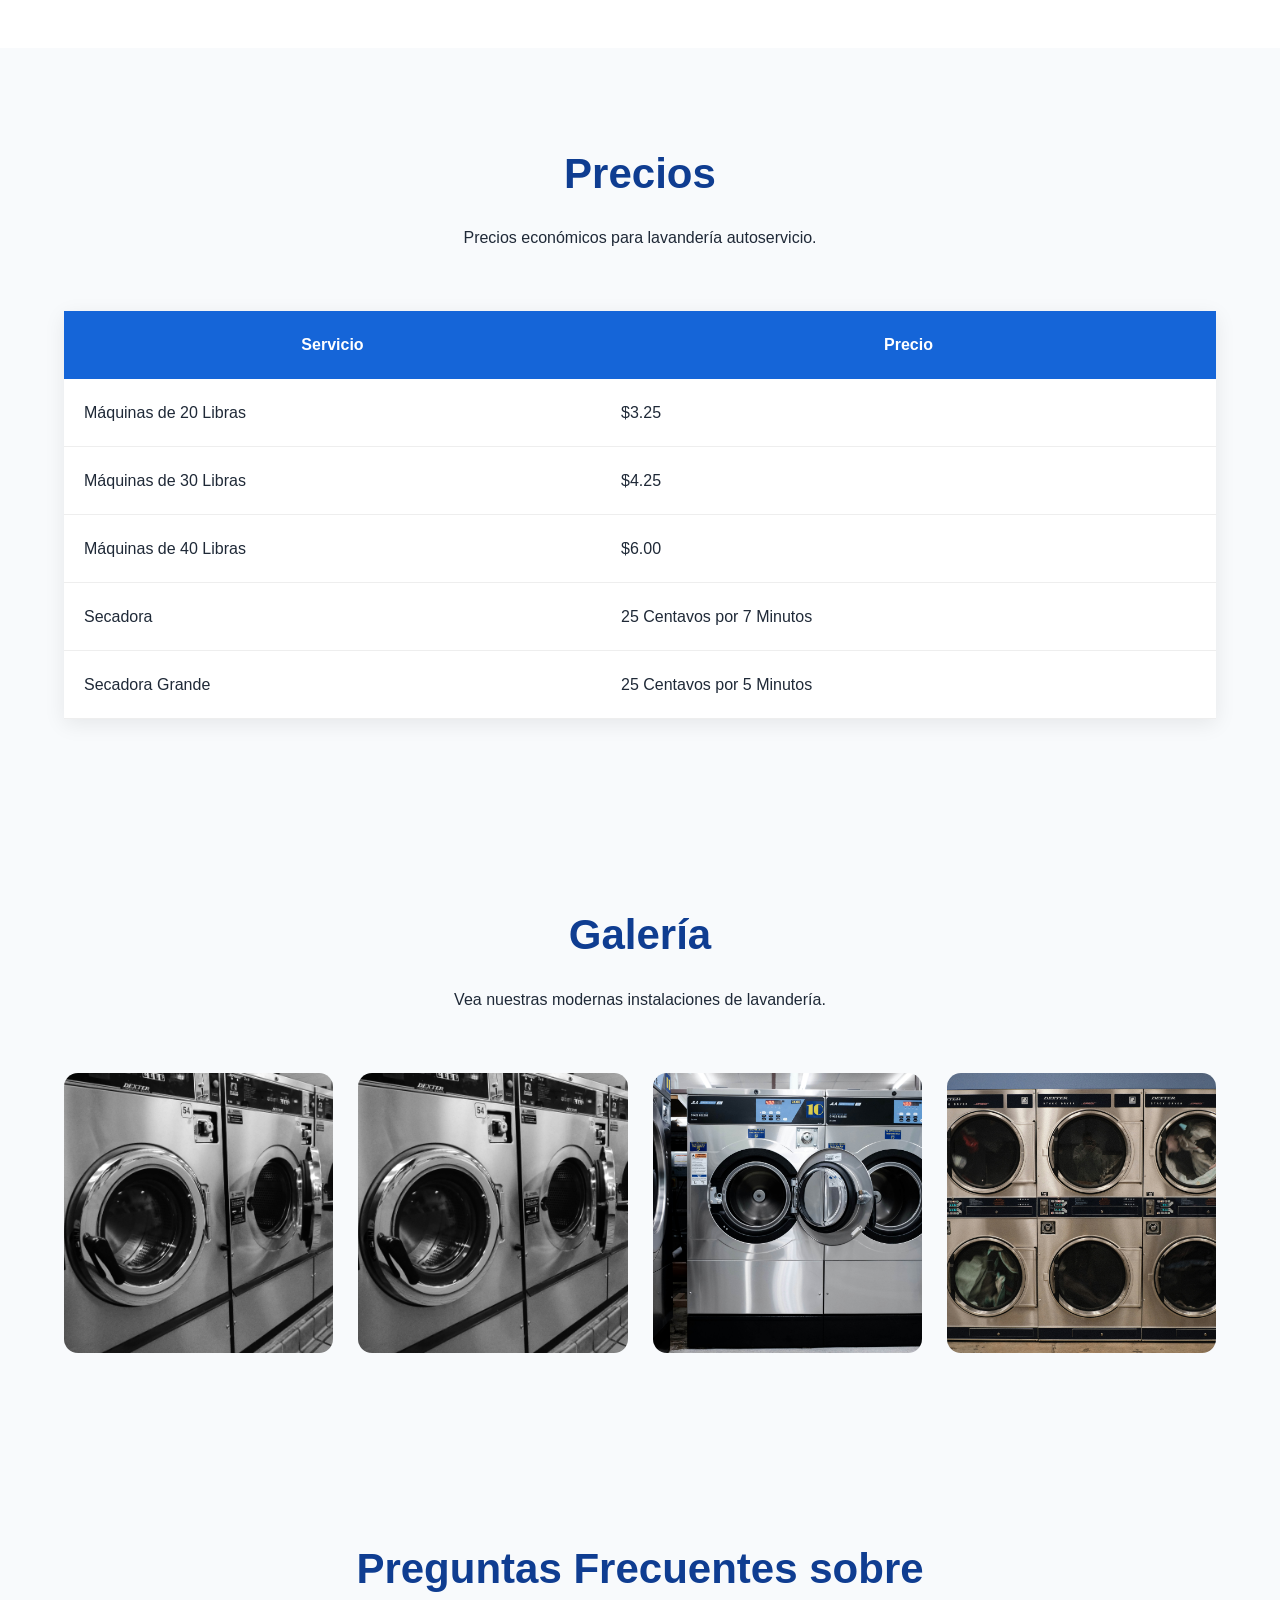
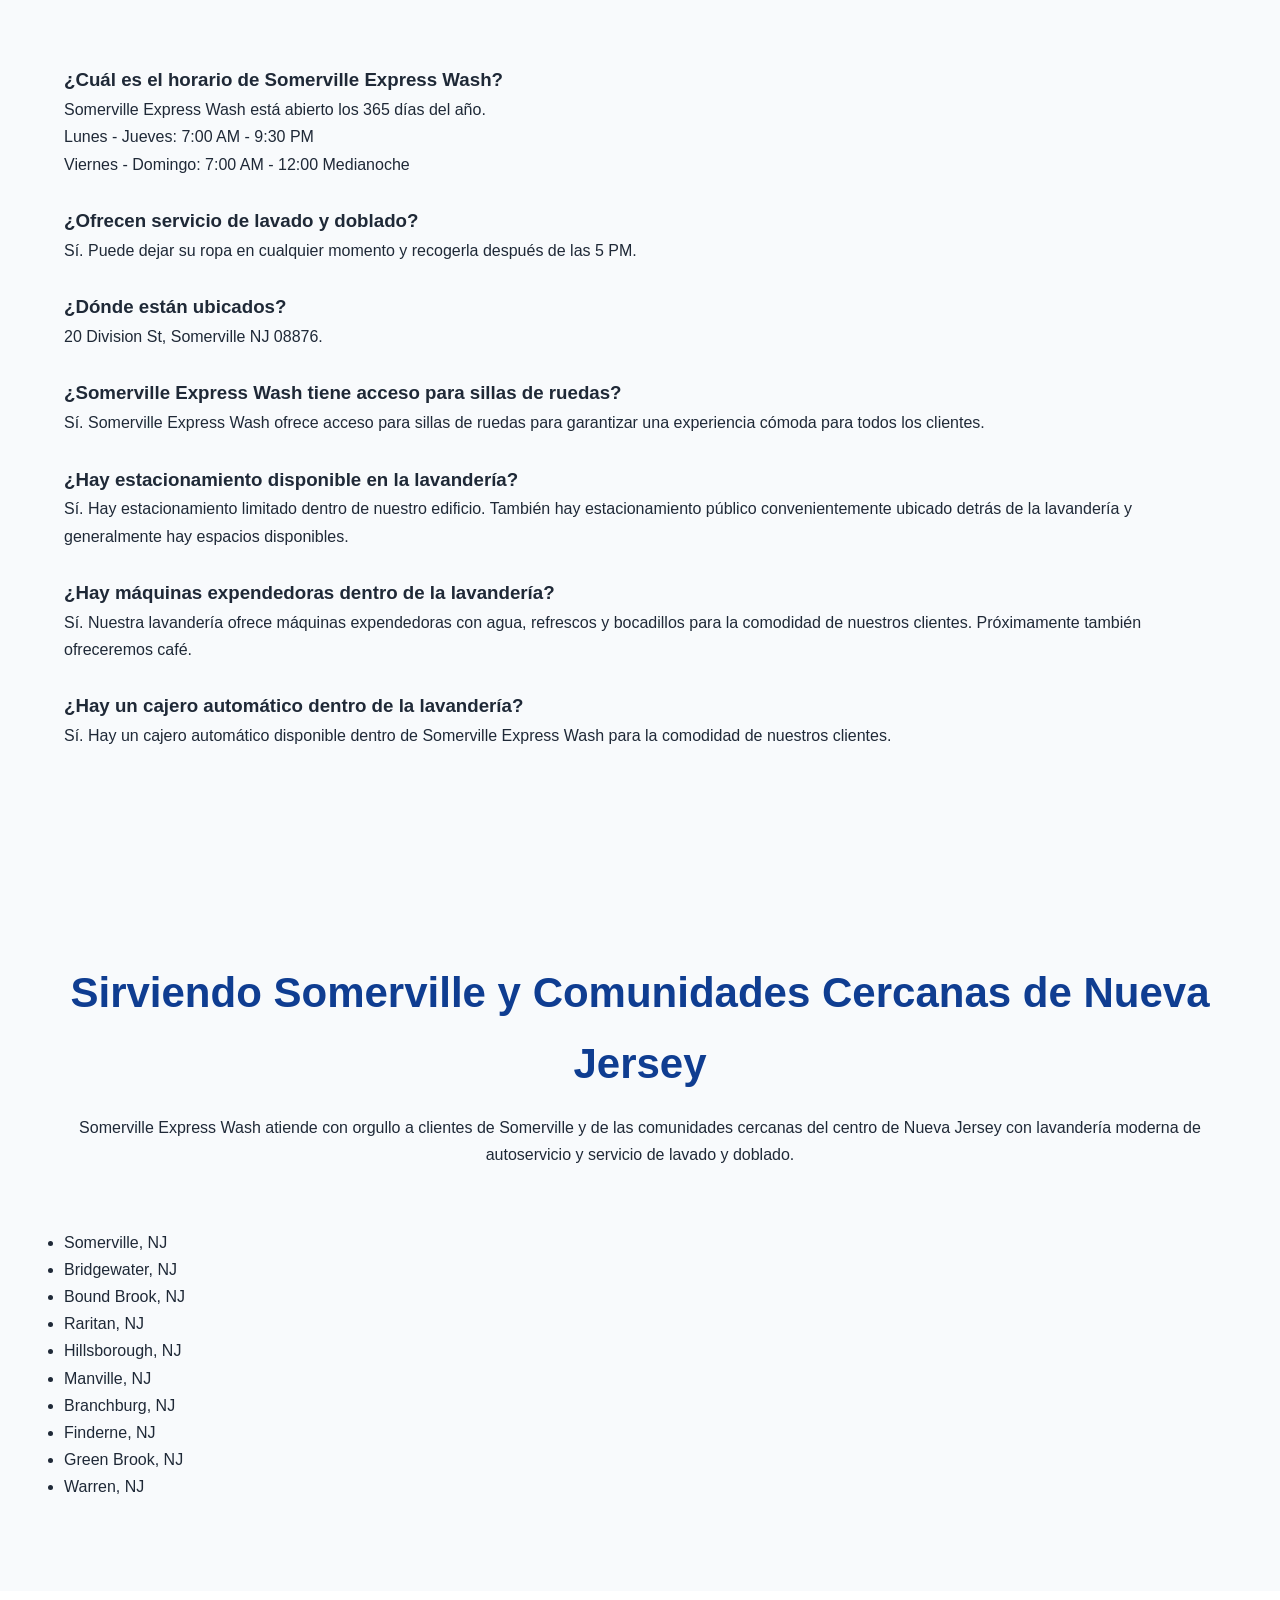
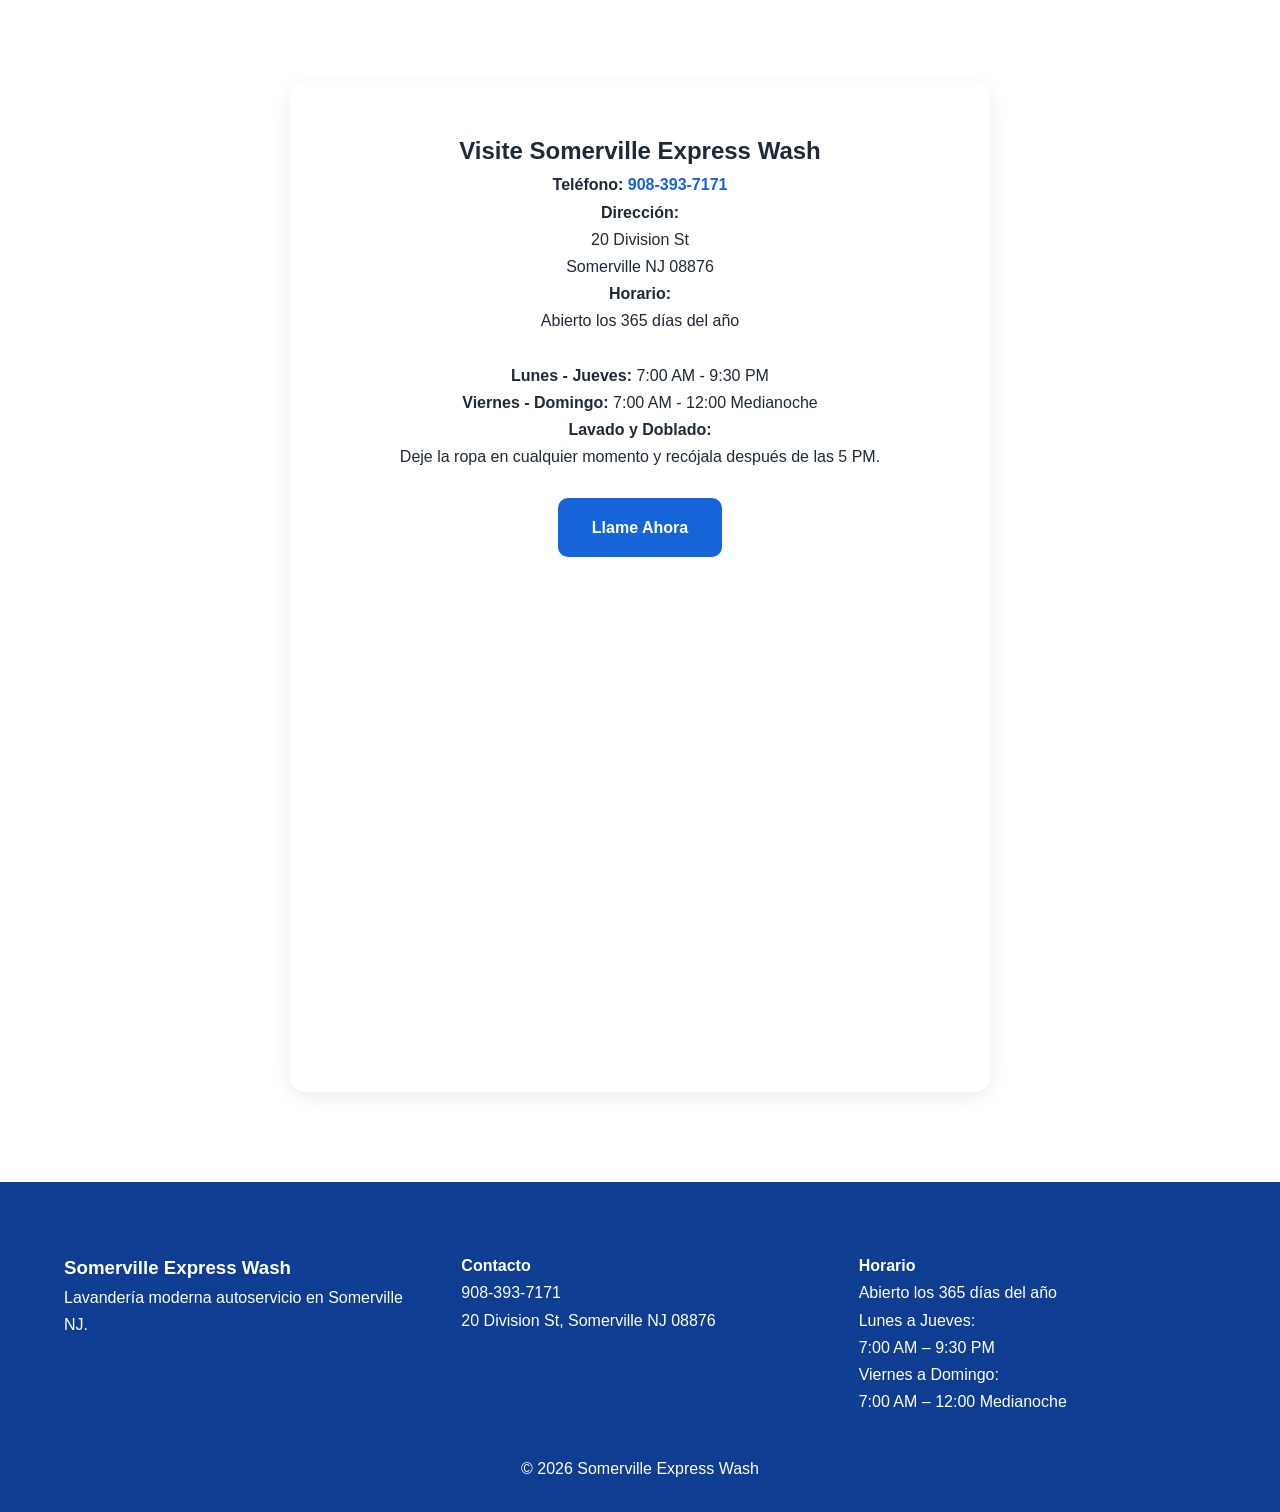
==== commit 346b4495: "updated working hours" ====
--- a/es/index.html
+++ b/es/index.html
@@ -87,52 +87,65 @@
 
   <script type="application/ld+json">
   {
-    "@context":"https://schema.org",
-    "@type":"DryCleaningOrLaundry",
-
-    "name":"Somerville Express Wash",
-
-    "image":"https://somervillewash.com/assets/images/hero-laundry.jpg",
-
-    "@id":"https://somervillewash.com/es/",
-
-    "url":"https://somervillewash.com/es/",
-
-    "telephone":"+1-908-393-7171",
-
-    "priceRange":"$",
-
-    "address":{
-      "@type":"PostalAddress",
-      "streetAddress":"20 Division St",
-      "addressLocality":"Somerville",
-      "addressRegion":"NJ",
-      "postalCode":"08876",
-      "addressCountry":"US"
+    "@context": "https://schema.org",
+    "@type": "DryCleaningOrLaundry",
+
+    "name": "Somerville Express Wash",
+
+    "image": "https://somervillewash.com/assets/images/hero-laundry.jpg",
+
+    "@id": "https://somervillewash.com",
+
+    "url": "https://somervillewash.com",
+
+    "telephone": "+1-908-393-7171",
+
+    "priceRange": "$",
+
+    "address": {
+      "@type": "PostalAddress",
+      "streetAddress": "20 Division St",
+      "addressLocality": "Somerville",
+      "addressRegion": "NJ",
+      "postalCode": "08876",
+      "addressCountry": "US"
     },
 
-    "geo":{
-      "@type":"GeoCoordinates",
-      "latitude":40.5682224,
-      "longitude":-74.6131174
+    "geo": {
+      "@type": "GeoCoordinates",
+      "latitude": 40.5682224,
+      "longitude": -74.6131174
     },
 
-    "openingHoursSpecification":[
+    "openingHoursSpecification": [
+
       {
-        "@type":"OpeningHoursSpecification",
-        "dayOfWeek":[
+        "@type": "OpeningHoursSpecification",
+        "dayOfWeek": [
           "Monday",
           "Tuesday",
           "Wednesday",
-          "Thursday",
+          "Thursday"
+        ],
+        "opens": "07:00",
+        "closes": "21:30"
+      },
+
+      {
+        "@type": "OpeningHoursSpecification",
+        "dayOfWeek": [
           "Friday",
           "Saturday",
           "Sunday"
         ],
-        "opens":"07:00",
-        "closes":"21:30"
+        "opens": "07:00",
+        "closes": "24:00"
       }
-    ]
+
+    ],
+
+    "sameAs": []
+
   }
   </script>
 
@@ -436,11 +449,32 @@
   <div class="container hero-content">
 
     <h1>
-      Lavandería Moderna en Somerville, NJ
+      Lavandería Moderna en Somerville, Nueva Jersey
     </h1>
 
     <p>
-      Lavadoras Rápidas • Secadoras Calientes • Lavado y Doblado • Abierto los 365 Días
+      Lavadoras de Alta Capacidad • Secadoras Calientes • Servicio de Lavado y Doblado • Ambiente Limpio y Seguro
+
+      <br><br>
+
+      Sirviendo con orgullo a las familias de Somerville, Bridgewater, Bound Brook, Raritan y las comunidades cercanas de Nueva Jersey.
+
+      <br><br>
+
+      <strong>Abierto los 365 días del año</strong>
+
+      <br>
+
+      Lunes a Jueves: 7:00 AM - 9:30 PM
+
+      <br>
+
+      Viernes a Domingo: 7:00 AM - 12:00 Medianoche
+
+      <br><br>
+
+      ¡Hablamos Español!
+
     </p>
 
     <div class="hero-buttons">
@@ -450,7 +484,7 @@
       </a>
 
       <a href="#contact" class="btn-secondary">
-        Visítenos
+        Cómo Llegar
       </a>
 
     </div>
@@ -638,17 +672,28 @@
 
     </div>
 
-    <div class="faq-item">
-
-      <h3>
-        ¿Cuál es el horario de la lavandería?
-      </h3>
-
-      <p>
-        Estamos abiertos los 365 días del año de 7:00 AM a 9:30 PM.
-      </p>
-
-    </div>
+	<div class="faq-item">
+
+	  <h3>
+	    ¿Cuál es el horario de Somerville Express Wash?
+	  </h3>
+
+	  <p>
+	    Somerville Express Wash está abierto los 365 días del año.
+
+	    <br>
+
+	    Lunes - Jueves: 7:00 AM - 9:30 PM
+
+	    <br>
+
+	    Viernes - Domingo: 7:00 AM - 12:00 Medianoche
+
+	  </p>
+
+	  <br>
+
+	</div>
 
     <div class="faq-item">
 
@@ -658,7 +703,7 @@
 
       <p>
         Sí. Puede dejar su ropa en cualquier momento y recogerla después de las 5 PM.
-      </p>
+      </p><BR>
 
     </div>
 
@@ -670,7 +715,7 @@
 
       <p>
         20 Division St, Somerville NJ 08876.
-      </p>
+      </p><BR>
 
     </div>
 
@@ -682,7 +727,7 @@
 
       <p>
         Sí. Somerville Express Wash ofrece acceso para sillas de ruedas para garantizar una experiencia cómoda para todos los clientes.
-      </p>
+      </p><BR>
 
     </div>
 
@@ -694,7 +739,7 @@
 
       <p>
         Sí. Hay estacionamiento limitado dentro de nuestro edificio. También hay estacionamiento público convenientemente ubicado detrás de la lavandería y generalmente hay espacios disponibles.
-      </p>
+      </p><BR>
 
     </div>
 
@@ -706,7 +751,7 @@
 
       <p>
         Sí. Nuestra lavandería ofrece máquinas expendedoras con agua, refrescos y bocadillos para la comodidad de nuestros clientes. Próximamente también ofreceremos café.
-      </p>
+      </p><BR>
 
     </div>
 
@@ -718,7 +763,7 @@
 
       <p>
         Sí. Hay un cajero automático disponible dentro de Somerville Express Wash para la comodidad de nuestros clientes.
-      </p>
+      </p><BR>
 
     </div>
 
@@ -802,11 +847,22 @@
         Somerville NJ 08876
       </p>
 
-      <p>
-        <strong>Horario:</strong><br>
-        Abierto los 365 días<br>
-        7:00 AM – 9:30 PM
-      </p>
+	  <p>
+	    <strong>Horario:</strong><br>
+
+	    Abierto los 365 días del año
+
+	    <br><br>
+
+	    <strong>Lunes - Jueves:</strong>
+	    7:00 AM - 9:30 PM
+
+	    <br>
+
+	    <strong>Viernes - Domingo:</strong>
+	    7:00 AM - 12:00 Medianoche
+
+	  </p>
 
       <p>
         <strong>Lavado y Doblado:</strong><br>
@@ -854,15 +910,25 @@
 
     </div>
 
-    <div>
-
-      <h4>Horario</h4>
-
-      <p>Abierto los 365 días</p>
-
-      <p>7:00 AM – 9:30 PM</p>
-
-    </div>
+	<div>
+
+	  <h4>Horario</h4>
+
+	  <p>
+	    Abierto los 365 días del año
+	  </p>
+
+	  <p>
+	    Lunes a Jueves:<br>
+	    7:00 AM – 9:30 PM
+	  </p>
+
+	  <p>
+	    Viernes a Domingo:<br>
+	    7:00 AM – 12:00 Medianoche
+	  </p>
+
+	</div>
 
   </div>
 
